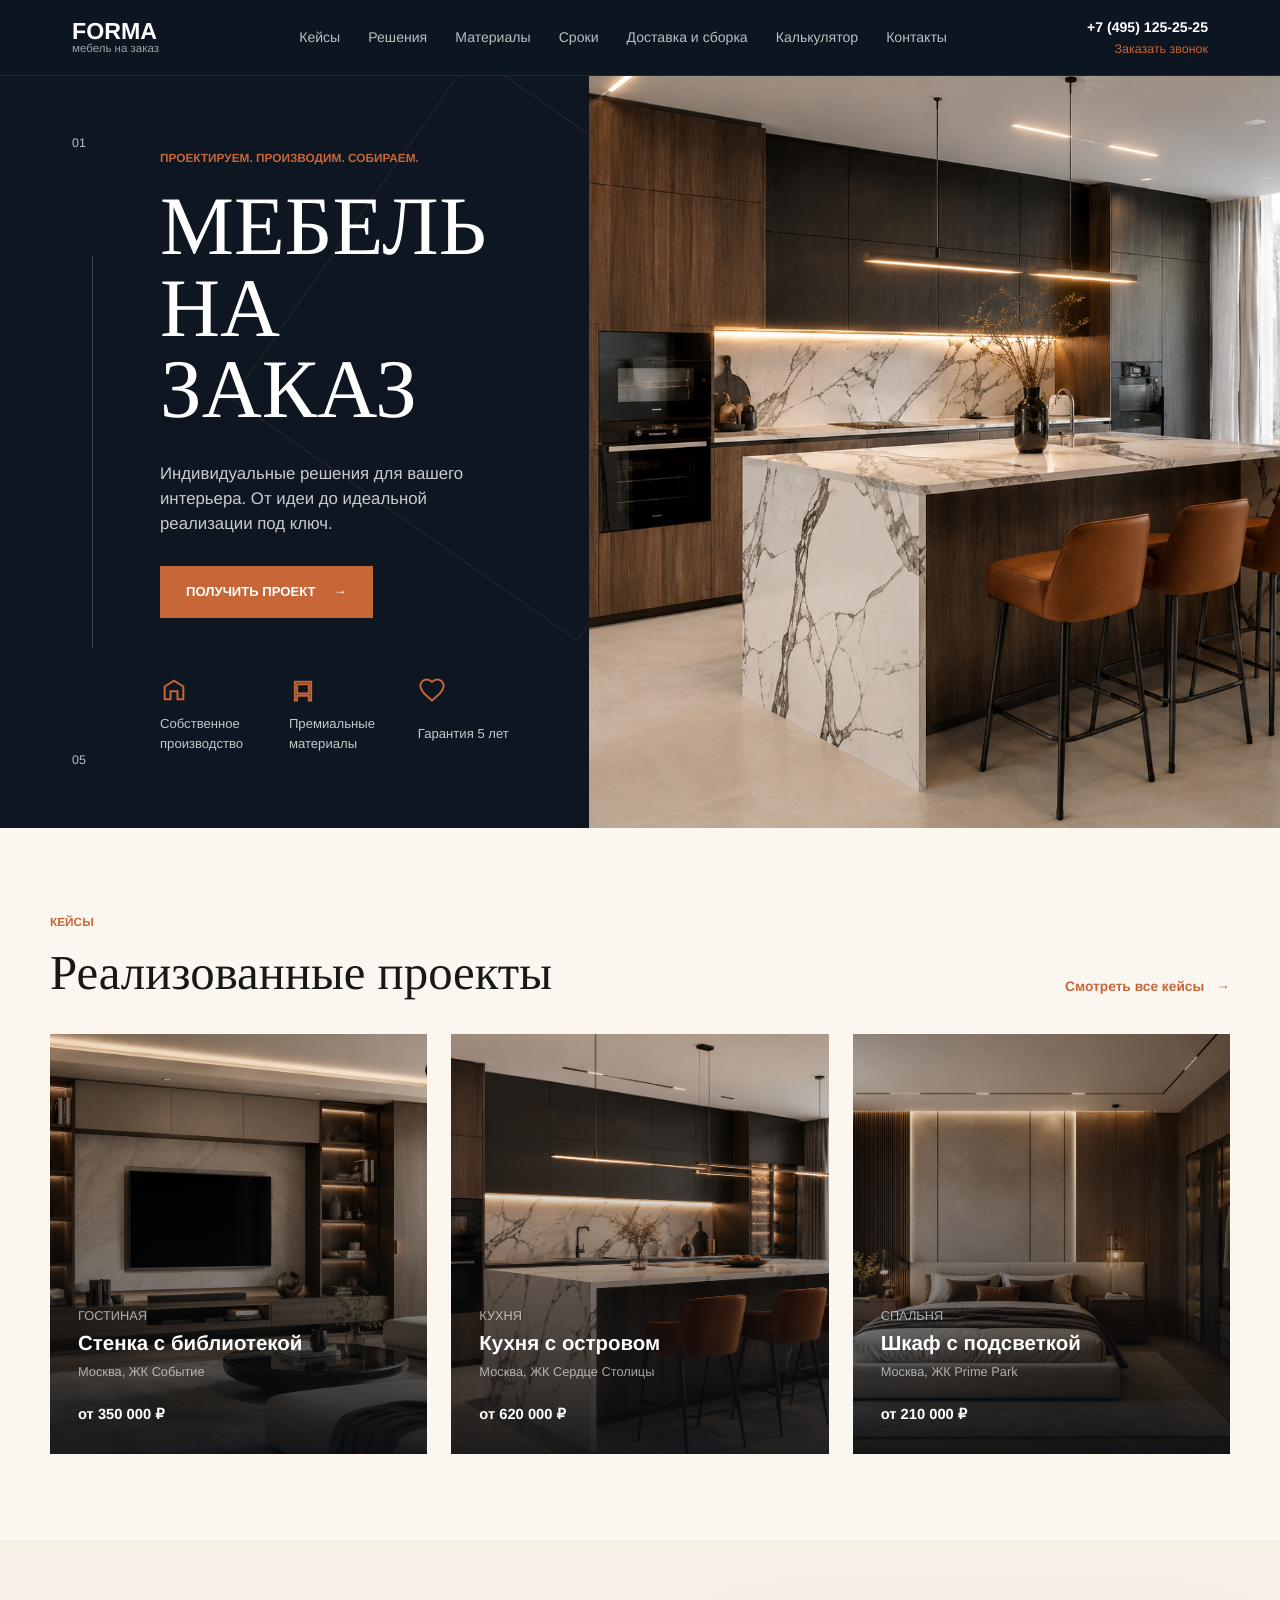
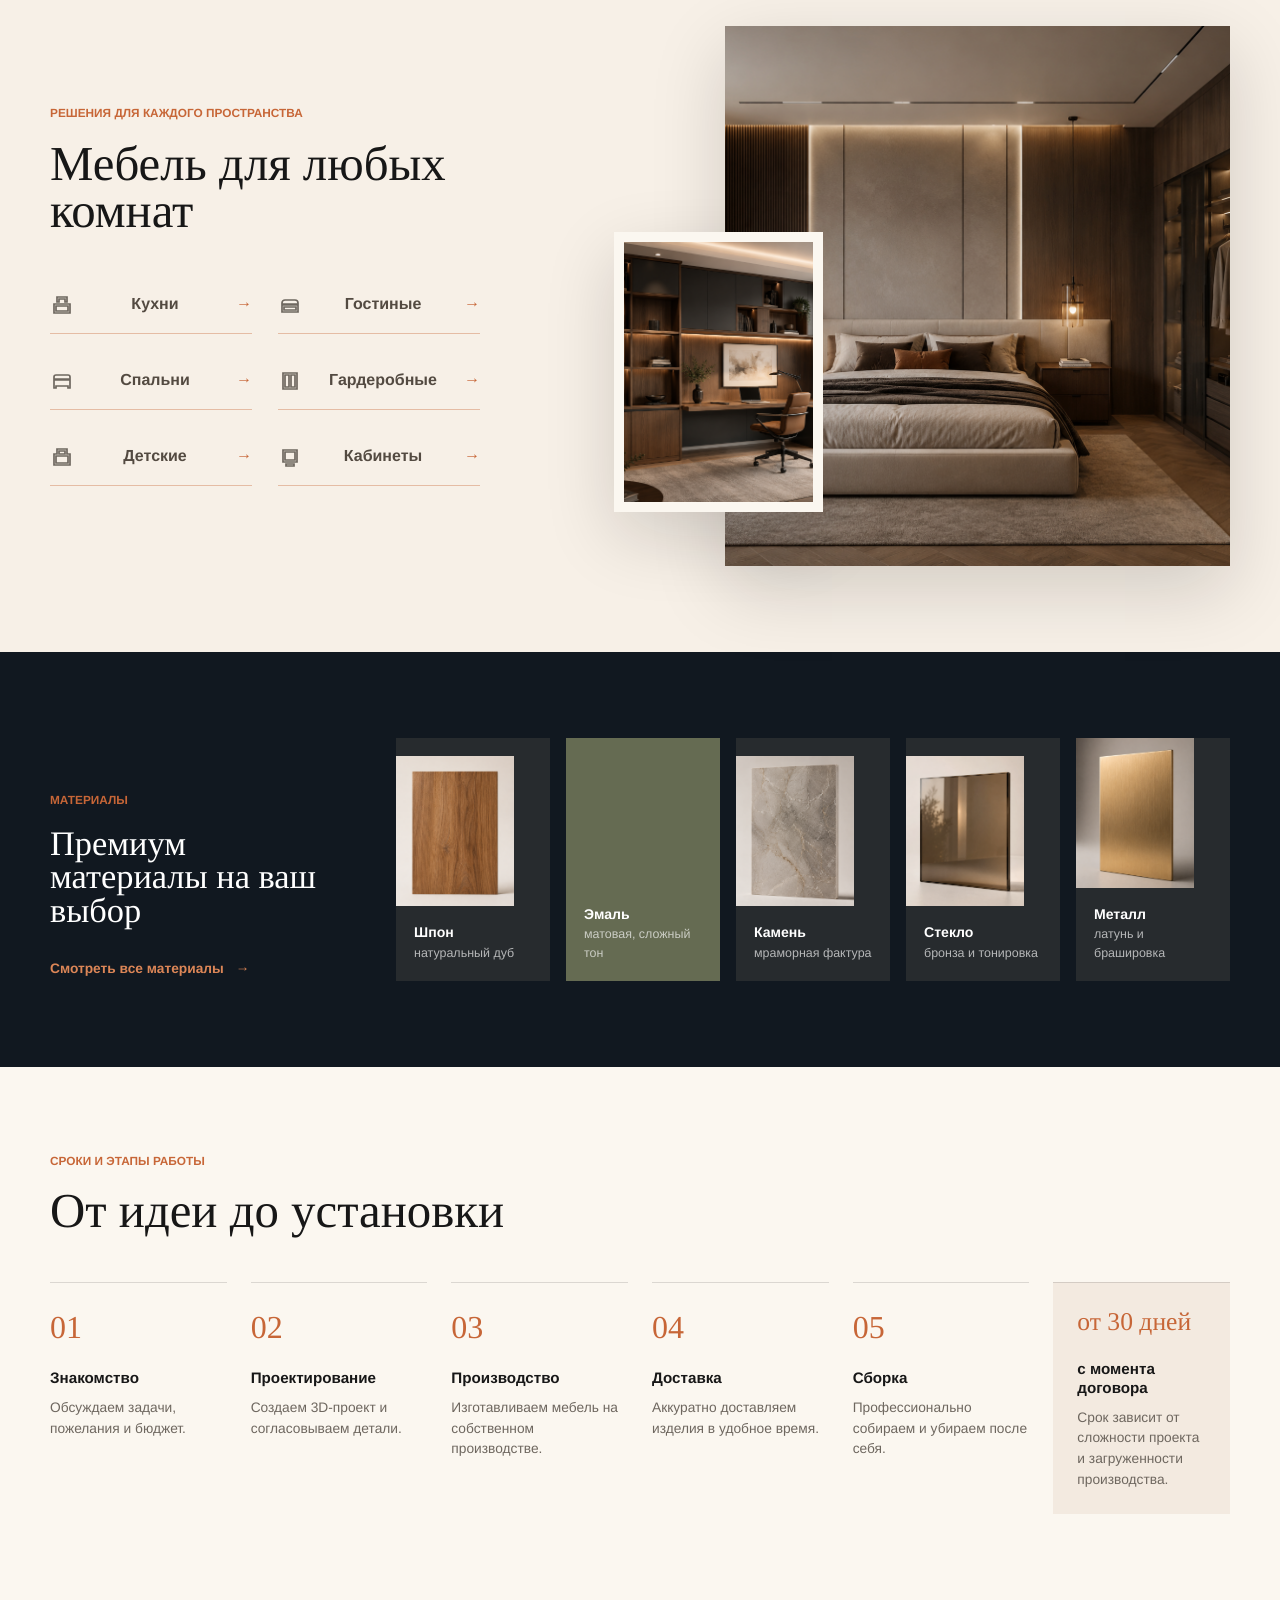
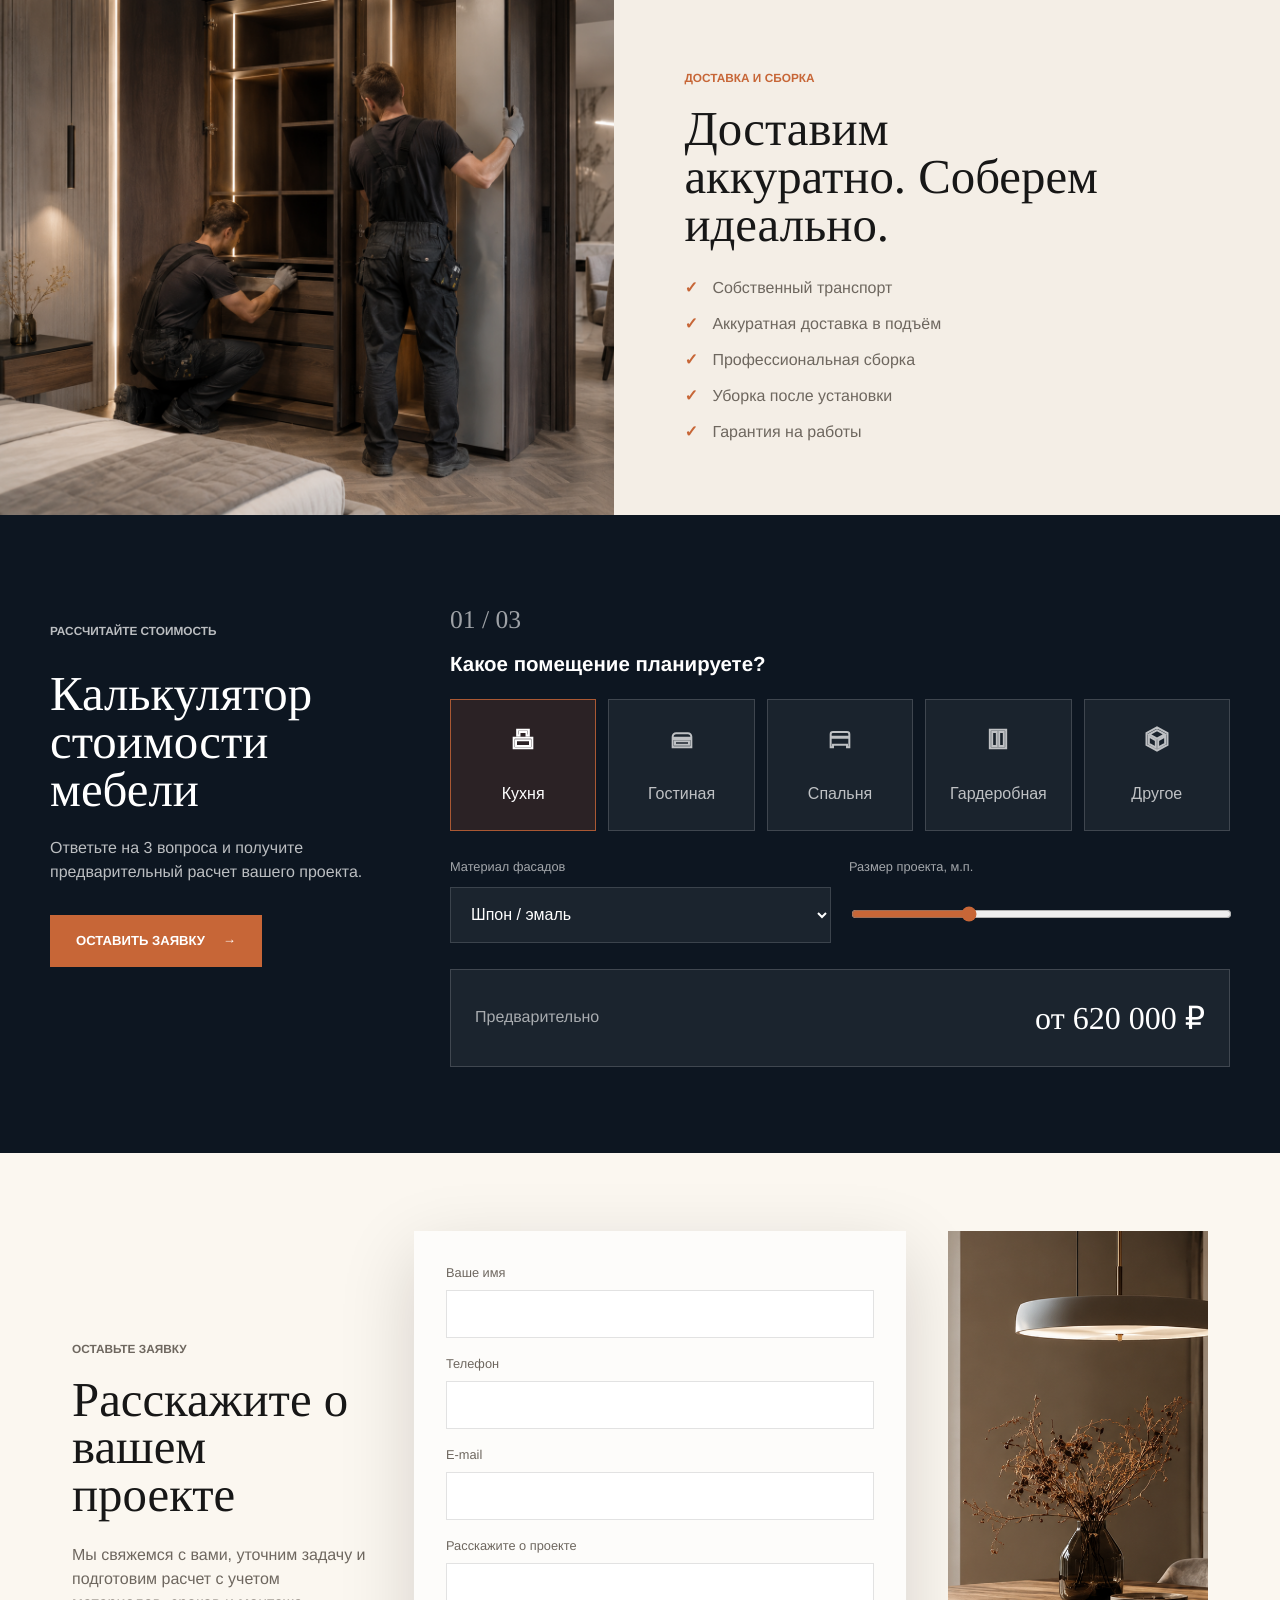
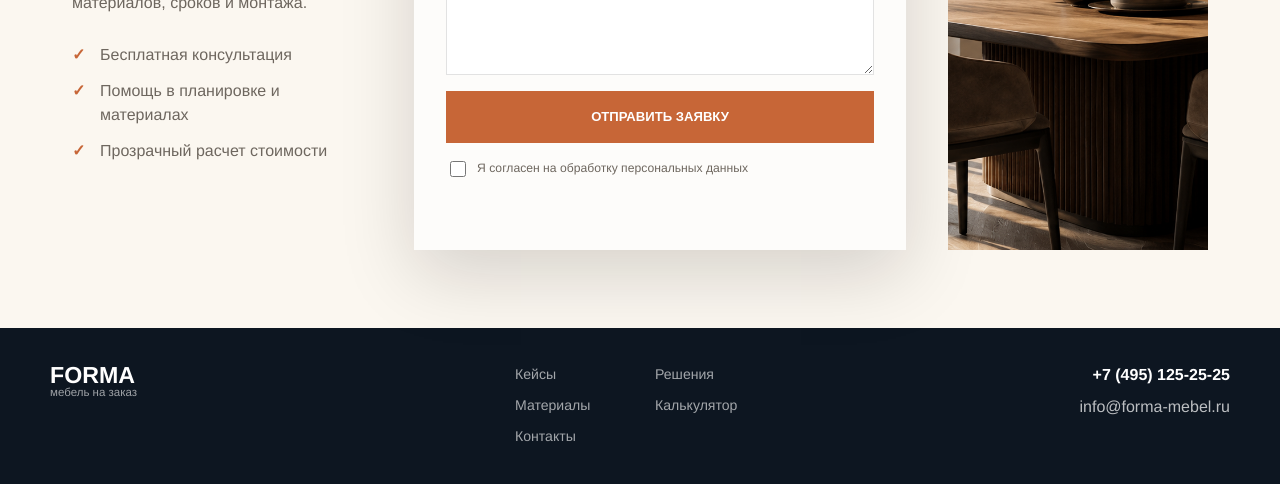
==== forma-site/index.html @ a369041b "Add files via upload" ====
<!doctype html>
<html lang="ru">
  <head>
    <meta charset="UTF-8" />
    <meta name="viewport" content="width=device-width, initial-scale=1.0" />
    <meta
      name="description"
      content="FORMA - мебель на заказ: кухни, гардеробные, гостиные, спальни и детские под ключ."
    />
    <title>FORMA - мебель на заказ</title>
    <link rel="stylesheet" href="styles.css" />
    <script src="script.js" defer></script>
  </head>
  <body>
    <header class="site-header" data-header>
      <a class="brand" href="#top" aria-label="FORMA на главную">
        <span class="brand__name">FORMA</span>
        <span class="brand__caption">мебель на заказ</span>
      </a>

      <nav class="main-nav" aria-label="Основная навигация" data-nav>
        <a href="#cases">Кейсы</a>
        <a href="#solutions">Решения</a>
        <a href="#materials">Материалы</a>
        <a href="#steps">Сроки</a>
        <a href="#delivery">Доставка и сборка</a>
        <a href="#calculator">Калькулятор</a>
        <a href="#contacts">Контакты</a>
      </nav>

      <div class="header-contact">
        <a href="tel:+74951252525">+7 (495) 125-25-25</a>
        <a href="#contacts">Заказать звонок</a>
      </div>

      <button class="menu-toggle" type="button" aria-label="Открыть меню" aria-expanded="false" data-menu-toggle>
        <span></span>
        <span></span>
      </button>
    </header>

    <main id="top">
      <section class="hero" aria-labelledby="hero-title">
        <div class="hero__content">
          <div class="hero__counter">
            <span>01</span>
            <span>05</span>
          </div>
          <div class="hero__copy">
            <p class="eyebrow">Проектируем. Производим. Собираем.</p>
            <h1 id="hero-title">Мебель на заказ</h1>
            <p class="lead">
              Индивидуальные решения для вашего интерьера. От идеи до идеальной реализации под ключ.
            </p>
            <a class="button button--accent" href="#contacts">
              Получить проект
              <span aria-hidden="true">→</span>
            </a>
            <div class="hero-features" aria-label="Преимущества">
              <span>
                <svg viewBox="0 0 24 24" aria-hidden="true">
                  <path d="M4 20V9l8-5 8 5v11h-5v-7H9v7H4Z" />
                </svg>
                Собственное производство
              </span>
              <span>
                <svg viewBox="0 0 24 24" aria-hidden="true">
                  <path d="M5 21V5h14v16h-2v-4H7v4H5Zm2-6h10V7H7v8Z" />
                </svg>
                Премиальные материалы
              </span>
              <span>
                <svg viewBox="0 0 24 24" aria-hidden="true">
                  <path d="m12 21-1.3-1.16C5.4 15.14 2 12.12 2 8.42 2 5.4 4.42 3 7.44 3 9.14 3 10.78 3.8 12 5.06 13.22 3.8 14.86 3 16.56 3 19.58 3 22 5.4 22 8.42c0 3.7-3.4 6.72-8.7 11.43L12 21Z" />
                </svg>
                Гарантия 5 лет
              </span>
            </div>
          </div>
        </div>
        <div class="hero__media">
          <img src="assets/images/kitchen-warm.png" alt="Современная кухня на заказ с мраморным островом" />
        </div>
      </section>

      <section class="section section--light" id="cases" aria-labelledby="cases-title">
        <div class="container section-head">
          <div>
            <p class="eyebrow">Кейсы</p>
            <h2 id="cases-title">Реализованные проекты</h2>
          </div>
          <a class="text-link" href="#contacts">Смотреть все кейсы <span aria-hidden="true">→</span></a>
        </div>

        <div class="container case-grid">
          <article class="case-card">
            <img src="assets/images/living-room.png" alt="Гостиная с библиотекой и ТВ-зоной" loading="lazy" />
            <div class="case-card__body">
              <p>Гостиная</p>
              <h3>Стенка с библиотекой</h3>
              <span>Москва, ЖК Событие</span>
              <strong>от 350 000 ₽</strong>
            </div>
          </article>
          <article class="case-card">
            <img src="assets/images/kitchen-city.png" alt="Кухня с островом и барными стульями" loading="lazy" />
            <div class="case-card__body">
              <p>Кухня</p>
              <h3>Кухня с островом</h3>
              <span>Москва, ЖК Сердце Столицы</span>
              <strong>от 620 000 ₽</strong>
            </div>
          </article>
          <article class="case-card">
            <img src="assets/images/bedroom-suite.png" alt="Спальня с подсветкой и стеклянным шкафом" loading="lazy" />
            <div class="case-card__body">
              <p>Спальня</p>
              <h3>Шкаф с подсветкой</h3>
              <span>Москва, ЖК Prime Park</span>
              <strong>от 210 000 ₽</strong>
            </div>
          </article>
        </div>
      </section>

      <section class="section section--cream" id="solutions" aria-labelledby="solutions-title">
        <div class="container solutions">
          <div class="solutions__copy">
            <p class="eyebrow">Решения для каждого пространства</p>
            <h2 id="solutions-title">Мебель для любых комнат</h2>
            <div class="room-list">
              <a href="#calculator">
                <svg viewBox="0 0 24 24" aria-hidden="true">
                  <path d="M4 11h16v9H4v-9Zm2 2v5h12v-5H6Zm1-4V4h10v5h-2V6H9v3H7Z" />
                </svg>
                Кухни
              </a>
              <a href="#calculator">
                <svg viewBox="0 0 24 24" aria-hidden="true">
                  <path d="M4 12h16v7H4v-7Zm2 2v3h12v-3H6Zm1-7h10a3 3 0 0 1 3 3v1H4v-1a3 3 0 0 1 3-3Z" />
                </svg>
                Гостиные
              </a>
              <a href="#calculator">
                <svg viewBox="0 0 24 24" aria-hidden="true">
                  <path d="M4 11h16v8h-2v-2H6v2H4v-8Zm2-5h12a2 2 0 0 1 2 2v2H4V8a2 2 0 0 1 2-2Z" />
                </svg>
                Спальни
              </a>
              <a href="#calculator">
                <svg viewBox="0 0 24 24" aria-hidden="true">
                  <path d="M5 4h14v16H5V4Zm2 2v12h4V6H7Zm6 0v12h4V6h-4Z" />
                </svg>
                Гардеробные
              </a>
              <a href="#calculator">
                <svg viewBox="0 0 24 24" aria-hidden="true">
                  <path d="M7 4h10v5h3v11H4V9h3V4Zm2 2v3h6V6H9Zm-3 5v7h12v-7H6Z" />
                </svg>
                Детские
              </a>
              <a href="#calculator">
                <svg viewBox="0 0 24 24" aria-hidden="true">
                  <path d="M5 5h14v12H5V5Zm2 2v8h10V7H7Zm1 12h8v2H8v-2Z" />
                </svg>
                Кабинеты
              </a>
            </div>
          </div>

          <div class="solutions__media" aria-label="Примеры комнат">
            <img class="solutions__main" src="assets/images/bedroom-suite.png" alt="Спальня с мебелью на заказ" loading="lazy" />
            <img class="solutions__small" src="assets/images/home-office.png" alt="Домашний кабинет с рабочей зоной" loading="lazy" />
          </div>
        </div>
      </section>

      <section class="section section--dark" id="materials" aria-labelledby="materials-title">
        <div class="container materials">
          <div class="materials__intro">
            <p class="eyebrow">Материалы</p>
            <h2 id="materials-title">Премиум материалы на ваш выбор</h2>
            <a class="text-link text-link--warm" href="#contacts">Смотреть все материалы <span aria-hidden="true">→</span></a>
          </div>
          <div class="materials__grid">
            <article class="material-card">
              <img src="assets/images/material-oak.png" alt="Натуральный шпон дуба" loading="lazy" />
              <h3>Шпон</h3>
              <p>натуральный дуб</p>
            </article>
            <article class="material-card material-card--olive">
              <div class="material-swatch"></div>
              <h3>Эмаль</h3>
              <p>матовая, сложный тон</p>
            </article>
            <article class="material-card">
              <img src="assets/images/material-stone.png" alt="Искусственный камень с серыми прожилками" loading="lazy" />
              <h3>Камень</h3>
              <p>мраморная фактура</p>
            </article>
            <article class="material-card">
              <img src="assets/images/material-bronze-glass.png" alt="Бронзовое стекло" loading="lazy" />
              <h3>Стекло</h3>
              <p>бронза и тонировка</p>
            </article>
            <article class="material-card">
              <img src="assets/images/material-brass.png" alt="Латунная панель" loading="lazy" />
              <h3>Металл</h3>
              <p>латунь и брашировка</p>
            </article>
          </div>
        </div>
      </section>

      <section class="section section--light" id="steps" aria-labelledby="steps-title">
        <div class="container">
          <p class="eyebrow">Сроки и этапы работы</p>
          <h2 id="steps-title">От идеи до установки</h2>
          <div class="steps">
            <article>
              <span>01</span>
              <h3>Знакомство</h3>
              <p>Обсуждаем задачи, пожелания и бюджет.</p>
            </article>
            <article>
              <span>02</span>
              <h3>Проектирование</h3>
              <p>Создаем 3D-проект и согласовываем детали.</p>
            </article>
            <article>
              <span>03</span>
              <h3>Производство</h3>
              <p>Изготавливаем мебель на собственном производстве.</p>
            </article>
            <article>
              <span>04</span>
              <h3>Доставка</h3>
              <p>Аккуратно доставляем изделия в удобное время.</p>
            </article>
            <article>
              <span>05</span>
              <h3>Сборка</h3>
              <p>Профессионально собираем и убираем после себя.</p>
            </article>
            <article class="steps__highlight">
              <span>от 30 дней</span>
              <h3>с момента договора</h3>
              <p>Срок зависит от сложности проекта и загруженности производства.</p>
            </article>
          </div>
        </div>
      </section>

      <section class="delivery" id="delivery" aria-labelledby="delivery-title">
        <div class="delivery__image">
          <img src="assets/images/installation-team.png" alt="Монтажники собирают встроенный шкаф" loading="lazy" />
        </div>
        <div class="delivery__copy">
          <p class="eyebrow">Доставка и сборка</p>
          <h2 id="delivery-title">Доставим аккуратно. Соберем идеально.</h2>
          <ul class="check-list">
            <li>Собственный транспорт</li>
            <li>Аккуратная доставка в подъём</li>
            <li>Профессиональная сборка</li>
            <li>Уборка после установки</li>
            <li>Гарантия на работы</li>
          </ul>
        </div>
      </section>

      <section class="section section--navy" id="calculator" aria-labelledby="calculator-title">
        <div class="container calculator">
          <div class="calculator__intro">
            <p class="eyebrow">Рассчитайте стоимость</p>
            <h2 id="calculator-title">Калькулятор стоимости мебели</h2>
            <p>
              Ответьте на 3 вопроса и получите предварительный расчет вашего проекта.
            </p>
            <a class="button button--accent" href="#contacts">Оставить заявку <span aria-hidden="true">→</span></a>
          </div>

          <form class="calc-panel" data-calculator>
            <div class="calc-step">
              <span>01 / 03</span>
              <h3>Какое помещение планируете?</h3>
              <div class="option-grid" role="radiogroup" aria-label="Помещение">
                <button class="option is-active" type="button" data-field="room" data-value="kitchen" data-price="620000">
                  <svg viewBox="0 0 24 24" aria-hidden="true">
                    <path d="M4 11h16v9H4v-9Zm2 2v5h12v-5H6Zm1-4V4h10v5h-2V6H9v3H7Z" />
                  </svg>
                  Кухня
                </button>
                <button class="option" type="button" data-field="room" data-value="living" data-price="350000">
                  <svg viewBox="0 0 24 24" aria-hidden="true">
                    <path d="M4 12h16v7H4v-7Zm2 2v3h12v-3H6Zm1-7h10a3 3 0 0 1 3 3v1H4v-1a3 3 0 0 1 3-3Z" />
                  </svg>
                  Гостиная
                </button>
                <button class="option" type="button" data-field="room" data-value="bedroom" data-price="260000">
                  <svg viewBox="0 0 24 24" aria-hidden="true">
                    <path d="M4 11h16v8h-2v-2H6v2H4v-8Zm2-5h12a2 2 0 0 1 2 2v2H4V8a2 2 0 0 1 2-2Z" />
                  </svg>
                  Спальня
                </button>
                <button class="option" type="button" data-field="room" data-value="wardrobe" data-price="210000">
                  <svg viewBox="0 0 24 24" aria-hidden="true">
                    <path d="M5 4h14v16H5V4Zm2 2v12h4V6H7Zm6 0v12h4V6h-4Z" />
                  </svg>
                  Гардеробная
                </button>
                <button class="option" type="button" data-field="room" data-value="other" data-price="180000">
                  <svg viewBox="0 0 24 24" aria-hidden="true">
                    <path d="M12 2 3 7v10l9 5 9-5V7l-9-5Zm0 2.3 6.6 3.7-6.6 3.7L5.4 8 12 4.3ZM5 9.7l6 3.4v6.2l-6-3.4V9.7Zm8 9.6v-6.2l6-3.4v6.2l-6 3.4Z" />
                  </svg>
                  Другое
                </button>
              </div>
            </div>

            <div class="calc-row">
              <label>
                <span>Материал фасадов</span>
                <select name="material" data-material>
                  <option value="1">Шпон / эмаль</option>
                  <option value="1.22">Камень / стекло</option>
                  <option value="1.38">Латунь / сложная отделка</option>
                </select>
              </label>
              <label>
                <span>Размер проекта, м.п.</span>
                <input name="meters" type="range" min="2" max="12" value="5" step="1" data-meters />
              </label>
            </div>

            <output class="calc-result" data-result>
              <span>Предварительно</span>
              <strong>от 620 000 ₽</strong>
            </output>
          </form>
        </div>
      </section>

      <section class="contact" id="contacts" aria-labelledby="contacts-title">
        <div class="contact__copy">
          <p class="eyebrow">Оставьте заявку</p>
          <h2 id="contacts-title">Расскажите о вашем проекте</h2>
          <p>
            Мы свяжемся с вами, уточним задачу и подготовим расчет с учетом материалов, сроков и монтажа.
          </p>
          <ul class="check-list">
            <li>Бесплатная консультация</li>
            <li>Помощь в планировке и материалах</li>
            <li>Прозрачный расчет стоимости</li>
          </ul>
        </div>

        <form class="request-form" data-request-form>
          <label>
            <span>Ваше имя</span>
            <input name="name" type="text" autocomplete="name" required />
          </label>
          <label>
            <span>Телефон</span>
            <input name="phone" type="tel" autocomplete="tel" required />
          </label>
          <label>
            <span>E-mail</span>
            <input name="email" type="email" autocomplete="email" />
          </label>
          <label>
            <span>Расскажите о проекте</span>
            <textarea name="message" rows="4"></textarea>
          </label>
          <button class="button button--accent button--wide" type="submit">Отправить заявку</button>
          <label class="privacy">
            <input type="checkbox" required />
            <span>Я согласен на обработку персональных данных</span>
          </label>
          <p class="form-status" role="status" data-form-status></p>
        </form>

        <div class="contact__image">
          <img src="assets/images/dining-room.png" alt="Обеденная зона в современном интерьере" loading="lazy" />
        </div>
      </section>
    </main>

    <footer class="footer">
      <div class="container footer__inner">
        <a class="brand" href="#top" aria-label="FORMA на главную">
          <span class="brand__name">FORMA</span>
          <span class="brand__caption">мебель на заказ</span>
        </a>
        <nav aria-label="Навигация в подвале">
          <a href="#cases">Кейсы</a>
          <a href="#solutions">Решения</a>
          <a href="#materials">Материалы</a>
          <a href="#calculator">Калькулятор</a>
          <a href="#contacts">Контакты</a>
        </nav>
        <div class="footer__contact">
          <a href="tel:+74951252525">+7 (495) 125-25-25</a>
          <a href="mailto:info@forma-mebel.ru">info@forma-mebel.ru</a>
        </div>
      </div>
    </footer>
  </body>
</html>
---- forma-site/styles.css ----
:root {
  color-scheme: light;
  --ink: #171717;
  --navy: #0d1621;
  --navy-soft: #15202d;
  --paper: #fbf7f0;
  --cream: #f1e8dc;
  --stone: #d8d0c5;
  --muted: #6e675f;
  --warm: #c76637;
  --warm-dark: #a84f27;
  --olive: #656b52;
  --line: rgba(23, 23, 23, 0.14);
  --line-light: rgba(255, 255, 255, 0.16);
  --shadow: 0 24px 70px rgba(20, 15, 10, 0.16);
  --ease: cubic-bezier(0.22, 1, 0.36, 1);
}

* {
  box-sizing: border-box;
}

html {
  scroll-behavior: smooth;
}

body {
  margin: 0;
  background: var(--paper);
  color: var(--ink);
  font-family: Inter, "Segoe UI", Arial, sans-serif;
  line-height: 1.5;
  text-rendering: geometricPrecision;
}

body.nav-open {
  overflow: hidden;
}

img,
svg {
  display: block;
}

img {
  max-width: 100%;
}

a {
  color: inherit;
  text-decoration: none;
}

button,
input,
select,
textarea {
  font: inherit;
}

button {
  cursor: pointer;
}

.container {
  width: min(1180px, calc(100% - 48px));
  margin-inline: auto;
}

.site-header {
  position: fixed;
  inset: 0 0 auto;
  z-index: 20;
  display: grid;
  grid-template-columns: auto 1fr auto;
  align-items: center;
  gap: 28px;
  min-height: 76px;
  padding: 16px 72px;
  color: #fff;
  background: rgba(13, 22, 33, 0.82);
  border-bottom: 1px solid rgba(255, 255, 255, 0.08);
  backdrop-filter: blur(16px);
  transition: background 240ms var(--ease), min-height 240ms var(--ease);
}

.site-header.is-scrolled {
  min-height: 64px;
  background: rgba(13, 22, 33, 0.94);
}

.brand {
  display: inline-grid;
  gap: 1px;
  align-content: center;
  line-height: 1;
}

.brand__name {
  font-size: 1.45rem;
  font-weight: 700;
  letter-spacing: 0;
}

.brand__caption {
  color: rgba(255, 255, 255, 0.6);
  font-size: 0.72rem;
}

.main-nav {
  display: flex;
  justify-content: center;
  align-items: center;
  gap: 28px;
  font-size: 0.88rem;
  color: rgba(255, 255, 255, 0.72);
}

.main-nav a,
.header-contact a,
.footer a,
.text-link {
  transition: color 180ms var(--ease);
}

.main-nav a:hover,
.header-contact a:hover,
.footer a:hover,
.text-link:hover {
  color: var(--warm);
}

.header-contact {
  display: grid;
  gap: 2px;
  text-align: right;
  font-size: 0.88rem;
  white-space: nowrap;
}

.header-contact a:first-child {
  color: #fff;
  font-weight: 700;
}

.header-contact a:last-child {
  color: var(--warm);
  font-size: 0.78rem;
}

.menu-toggle {
  display: none;
  width: 44px;
  height: 44px;
  place-items: center;
  padding: 0;
  border: 1px solid rgba(255, 255, 255, 0.2);
  background: transparent;
}

.menu-toggle span {
  width: 18px;
  height: 2px;
  background: #fff;
  transition: transform 180ms var(--ease);
}

.menu-toggle span + span {
  margin-top: -12px;
}

.menu-toggle[aria-expanded="true"] span:first-child {
  transform: translateY(7px) rotate(45deg);
}

.menu-toggle[aria-expanded="true"] span:last-child {
  transform: translateY(-7px) rotate(-45deg);
}

.hero {
  display: grid;
  grid-template-columns: minmax(420px, 46%) 1fr;
  min-height: 92svh;
  padding-top: 76px;
  background: var(--navy);
  color: #fff;
}

.hero__content {
  position: relative;
  display: grid;
  grid-template-columns: 52px 1fr;
  gap: 36px;
  align-items: center;
  padding: 58px 68px 58px 72px;
  overflow: hidden;
}

.hero__content::after {
  content: "";
  position: absolute;
  inset: 8% -25% auto auto;
  width: 420px;
  height: 420px;
  border: 1px solid rgba(201, 102, 55, 0.18);
  transform: rotate(35deg);
  pointer-events: none;
}

.hero__counter {
  display: flex;
  flex-direction: column;
  justify-content: space-between;
  align-self: stretch;
  color: rgba(255, 255, 255, 0.72);
  font-size: 0.78rem;
}

.hero__counter::before {
  content: "";
  position: absolute;
  top: 180px;
  bottom: 180px;
  left: 92px;
  width: 1px;
  background: rgba(255, 255, 255, 0.22);
}

.hero__copy {
  position: relative;
  z-index: 1;
  max-width: 520px;
}

.eyebrow {
  margin: 0 0 18px;
  color: var(--warm);
  font-size: 0.74rem;
  font-weight: 800;
  letter-spacing: 0;
  text-transform: uppercase;
}

h1,
h2,
h3,
p {
  margin-top: 0;
}

h1,
h2 {
  font-family: Georgia, "Times New Roman", serif;
  font-weight: 500;
  line-height: 0.98;
  letter-spacing: 0;
}

h1 {
  margin-bottom: 30px;
  font-size: 5.2rem;
  text-transform: uppercase;
}

h2 {
  margin-bottom: 0;
  font-size: 3.05rem;
}

h3 {
  margin-bottom: 10px;
  font-size: 1rem;
  line-height: 1.25;
}

.lead {
  max-width: 390px;
  margin-bottom: 30px;
  color: rgba(255, 255, 255, 0.78);
  font-size: 1.05rem;
}

.button {
  display: inline-flex;
  min-height: 52px;
  align-items: center;
  justify-content: center;
  gap: 18px;
  padding: 0 26px;
  border: 0;
  color: #fff;
  font-size: 0.82rem;
  font-weight: 800;
  text-transform: uppercase;
  transition: background 180ms var(--ease), transform 180ms var(--ease);
}

.button:hover {
  transform: translateY(-2px);
}

.button--accent {
  background: var(--warm);
}

.button--accent:hover {
  background: var(--warm-dark);
}

.button--wide {
  width: 100%;
}

.hero-features {
  display: grid;
  grid-template-columns: repeat(3, 1fr);
  gap: 26px;
  margin-top: 58px;
  color: rgba(255, 255, 255, 0.76);
  font-size: 0.82rem;
}

.hero-features span {
  display: grid;
  gap: 10px;
}

.hero-features svg,
.room-list svg,
.option svg {
  width: 28px;
  height: 28px;
  fill: none;
  stroke: currentColor;
  stroke-width: 1.7;
}

.hero-features svg {
  color: var(--warm);
}

.hero__media {
  min-height: 610px;
  overflow: hidden;
}

.hero__media img {
  width: 100%;
  height: 100%;
  object-fit: cover;
}

.section {
  padding: 86px 0;
}

.section--light {
  background: var(--paper);
}

.section--cream {
  background: #f7f0e7;
}

.section--dark {
  background: #111820;
  color: #fff;
}

.section--navy {
  background: var(--navy);
  color: #fff;
}

.section-head {
  display: flex;
  justify-content: space-between;
  gap: 24px;
  align-items: end;
  margin-bottom: 36px;
}

.text-link {
  display: inline-flex;
  gap: 12px;
  align-items: center;
  color: var(--warm);
  font-size: 0.86rem;
  font-weight: 700;
}

.text-link--warm {
  color: #dc8657;
}

.case-grid {
  display: grid;
  grid-template-columns: repeat(3, 1fr);
  gap: 24px;
}

.case-card {
  position: relative;
  min-height: 420px;
  overflow: hidden;
  background: var(--navy);
  color: #fff;
}

.case-card img {
  width: 100%;
  height: 100%;
  min-height: 420px;
  object-fit: cover;
  transition: transform 700ms var(--ease);
}

.case-card::after {
  content: "";
  position: absolute;
  inset: 0;
  background: linear-gradient(180deg, transparent 28%, rgba(8, 12, 16, 0.86) 100%);
}

.case-card:hover img {
  transform: scale(1.045);
}

.case-card__body {
  position: absolute;
  inset: auto 0 0;
  z-index: 1;
  display: grid;
  gap: 6px;
  padding: 28px;
}

.case-card__body p,
.case-card__body span {
  margin: 0;
  color: rgba(255, 255, 255, 0.62);
  font-size: 0.8rem;
}

.case-card__body p {
  text-transform: uppercase;
}

.case-card__body h3 {
  margin: 0;
  font-size: 1.28rem;
}

.case-card__body strong {
  margin-top: 16px;
  font-size: 0.92rem;
}

.solutions {
  display: grid;
  grid-template-columns: 0.9fr 1.1fr;
  gap: 60px;
  align-items: center;
}

.solutions__copy {
  max-width: 430px;
}

.room-list {
  display: grid;
  grid-template-columns: repeat(2, minmax(0, 1fr));
  gap: 18px 26px;
  margin-top: 40px;
}

.room-list a {
  display: flex;
  align-items: center;
  justify-content: space-between;
  gap: 16px;
  min-height: 58px;
  border-bottom: 1px solid rgba(201, 102, 55, 0.38);
  color: #534a41;
  font-weight: 700;
  transition: color 180ms var(--ease), border-color 180ms var(--ease);
}

.room-list a::after {
  content: "→";
  color: var(--warm);
}

.room-list a:hover {
  color: var(--warm);
  border-color: var(--warm);
}

.room-list svg {
  width: 24px;
  height: 24px;
  color: var(--muted);
}

.solutions__media {
  position: relative;
  min-height: 540px;
}

.solutions__main,
.solutions__small {
  position: absolute;
  object-fit: cover;
  box-shadow: var(--shadow);
}

.solutions__main {
  inset: 0 0 0 18%;
  width: 82%;
  height: 100%;
}

.solutions__small {
  left: 0;
  bottom: 54px;
  width: 34%;
  aspect-ratio: 3 / 4;
  border: 10px solid var(--paper);
}

.materials {
  display: grid;
  grid-template-columns: 300px 1fr;
  gap: 46px;
  align-items: end;
}

.materials__intro h2 {
  margin-bottom: 28px;
  font-size: 2.15rem;
}

.materials__grid {
  display: grid;
  grid-template-columns: repeat(5, minmax(0, 1fr));
  gap: 16px;
}

.material-card {
  min-height: 230px;
  display: grid;
  align-content: end;
  gap: 2px;
  padding: 18px;
  color: #fff;
  background: #272b2e;
  overflow: hidden;
}

.material-card img,
.material-swatch {
  width: calc(100% + 36px);
  height: 150px;
  margin: -18px -18px 16px;
  object-fit: cover;
}

.material-card h3 {
  margin: 0;
  font-size: 0.88rem;
}

.material-card p {
  margin: 0;
  color: rgba(255, 255, 255, 0.66);
  font-size: 0.78rem;
}

.material-card--olive {
  background: var(--olive);
}

.material-swatch {
  background: var(--olive);
}

.steps {
  display: grid;
  grid-template-columns: repeat(6, 1fr);
  gap: 24px;
  margin-top: 46px;
}

.steps article {
  min-height: 170px;
  padding-top: 20px;
  border-top: 1px solid var(--line);
}

.steps span {
  display: block;
  margin-bottom: 18px;
  color: var(--warm);
  font-family: Georgia, "Times New Roman", serif;
  font-size: 2rem;
}

.steps h3 {
  font-size: 0.95rem;
}

.steps p {
  margin: 0;
  color: var(--muted);
  font-size: 0.86rem;
}

.steps__highlight {
  padding: 24px;
  background: #f3eae0;
  border-top: 0;
}

.steps__highlight span {
  font-size: 1.6rem;
}

.delivery {
  display: grid;
  grid-template-columns: 48% 1fr;
  background: #f4eee6;
}

.delivery__image {
  min-height: 420px;
}

.delivery__image img {
  width: 100%;
  height: 100%;
  object-fit: cover;
}

.delivery__copy {
  display: grid;
  align-content: center;
  max-width: 560px;
  padding: 70px;
}

.check-list {
  display: grid;
  gap: 12px;
  margin: 28px 0 0;
  padding: 0;
  list-style: none;
  color: var(--muted);
}

.check-list li {
  position: relative;
  padding-left: 28px;
}

.check-list li::before {
  content: "✓";
  position: absolute;
  left: 0;
  top: 0;
  color: var(--warm);
  font-weight: 800;
}

.calculator {
  display: grid;
  grid-template-columns: 330px 1fr;
  gap: 70px;
}

.calculator__intro p {
  color: rgba(255, 255, 255, 0.72);
  margin: 22px 0 30px;
}

.calc-panel {
  display: grid;
  gap: 26px;
}

.calc-step > span {
  display: block;
  margin-bottom: 12px;
  color: rgba(255, 255, 255, 0.6);
  font-family: Georgia, "Times New Roman", serif;
  font-size: 1.6rem;
}

.calc-step h3 {
  margin-bottom: 22px;
  font-size: 1.28rem;
}

.option-grid {
  display: grid;
  grid-template-columns: repeat(5, minmax(0, 1fr));
  gap: 12px;
}

.option {
  display: grid;
  place-items: center;
  gap: 12px;
  min-height: 132px;
  padding: 16px 10px;
  border: 1px solid var(--line-light);
  color: rgba(255, 255, 255, 0.72);
  background: rgba(255, 255, 255, 0.055);
  text-align: center;
  transition: border-color 180ms var(--ease), background 180ms var(--ease), color 180ms var(--ease);
}

.option:hover,
.option.is-active {
  border-color: rgba(201, 102, 55, 0.8);
  color: #fff;
  background: rgba(201, 102, 55, 0.16);
}

.calc-row {
  display: grid;
  grid-template-columns: 1fr 1fr;
  gap: 18px;
}

.calc-row label,
.request-form label {
  display: grid;
  gap: 8px;
}

.calc-row span,
.request-form span {
  color: rgba(255, 255, 255, 0.62);
  font-size: 0.8rem;
}

.calc-row select,
.calc-row input[type="range"],
.request-form input,
.request-form textarea {
  width: 100%;
  border: 1px solid rgba(255, 255, 255, 0.14);
  color: #fff;
  background: rgba(255, 255, 255, 0.06);
}

.calc-row select {
  min-height: 54px;
  padding: 0 16px;
}

.calc-row select option {
  color: var(--ink);
}

.calc-row input[type="range"] {
  height: 54px;
  padding: 0;
  accent-color: var(--warm);
}

.calc-result {
  display: flex;
  align-items: center;
  justify-content: space-between;
  gap: 20px;
  padding: 24px;
  border: 1px solid var(--line-light);
  background: rgba(255, 255, 255, 0.06);
}

.calc-result span {
  color: rgba(255, 255, 255, 0.62);
}

.calc-result strong {
  color: #fff;
  font-family: Georgia, "Times New Roman", serif;
  font-size: 2rem;
  font-weight: 500;
}

.contact {
  display: grid;
  grid-template-columns: minmax(300px, 0.9fr) minmax(320px, 520px) minmax(260px, 0.8fr);
  gap: 42px;
  align-items: center;
  padding: 78px 72px;
  background: var(--paper);
}

.contact__copy {
  max-width: 420px;
}

.contact__copy p {
  margin-top: 24px;
  color: var(--muted);
}

.request-form {
  display: grid;
  gap: 16px;
  padding: 32px;
  background: rgba(255, 255, 255, 0.68);
  box-shadow: var(--shadow);
}

.request-form span {
  color: var(--muted);
}

.request-form input,
.request-form textarea {
  min-height: 48px;
  padding: 0 14px;
  border-color: rgba(23, 23, 23, 0.12);
  color: var(--ink);
  background: #fff;
}

.request-form textarea {
  min-height: 108px;
  padding-top: 14px;
  resize: vertical;
}

.privacy {
  display: flex;
  grid-template-columns: auto 1fr;
  align-items: start;
  gap: 10px;
}

.privacy input {
  width: 16px;
  min-height: 16px;
  margin-top: 2px;
  accent-color: var(--warm);
}

.privacy span {
  font-size: 0.76rem;
}

.form-status {
  min-height: 22px;
  margin: 0;
  color: var(--warm-dark);
  font-size: 0.86rem;
}

.contact__image {
  align-self: stretch;
  min-height: 380px;
  overflow: hidden;
}

.contact__image img {
  width: 100%;
  height: 100%;
  object-fit: cover;
}

.footer {
  padding: 36px 0;
  background: var(--navy);
  color: #fff;
}

.footer__inner {
  display: grid;
  grid-template-columns: 1fr auto 1fr;
  gap: 44px;
  align-items: start;
}

.footer nav {
  display: grid;
  grid-template-columns: repeat(2, minmax(110px, 1fr));
  gap: 10px 30px;
  color: rgba(255, 255, 255, 0.62);
  font-size: 0.88rem;
}

.footer__contact {
  display: grid;
  justify-items: end;
  gap: 8px;
  color: rgba(255, 255, 255, 0.72);
}

.footer__contact a:first-child {
  color: #fff;
  font-weight: 700;
}

@media (max-width: 1180px) {
  .site-header {
    padding-inline: 32px;
    gap: 18px;
  }

  .main-nav {
    gap: 16px;
    font-size: 0.8rem;
  }

  .hero {
    grid-template-columns: 1fr;
  }

  .hero__content {
    padding: 96px 40px 58px;
  }

  .hero__media {
    min-height: 430px;
  }

  .steps {
    grid-template-columns: repeat(3, 1fr);
  }

  .materials {
    grid-template-columns: 1fr;
  }

  .materials__grid {
    grid-template-columns: repeat(5, minmax(150px, 1fr));
    overflow-x: auto;
    padding-bottom: 4px;
  }

  .contact {
    grid-template-columns: 1fr 1fr;
    padding-inline: 40px;
  }

  .contact__image {
    grid-column: 1 / -1;
    min-height: 320px;
  }
}

@media (max-width: 960px) {
  .site-header {
    grid-template-columns: auto auto;
    justify-content: space-between;
  }

  .main-nav {
    position: fixed;
    inset: 76px 0 auto;
    display: grid;
    justify-content: stretch;
    gap: 0;
    padding: 18px 24px 26px;
    background: rgba(13, 22, 33, 0.98);
    transform: translateY(-120%);
    opacity: 0;
    pointer-events: none;
    transition: transform 220ms var(--ease), opacity 220ms var(--ease);
  }

  .main-nav.is-open {
    transform: translateY(0);
    opacity: 1;
    pointer-events: auto;
  }

  .main-nav a {
    min-height: 48px;
    display: flex;
    align-items: center;
    border-bottom: 1px solid rgba(255, 255, 255, 0.1);
    font-size: 1rem;
  }

  .header-contact {
    display: none;
  }

  .menu-toggle {
    display: grid;
  }

  .hero__content {
    grid-template-columns: 1fr;
  }

  .hero__counter {
    display: none;
  }

  h1 {
    font-size: 4rem;
  }

  h2 {
    font-size: 2.45rem;
  }

  .hero-features,
  .case-grid,
  .solutions,
  .delivery,
  .calculator,
  .calc-row,
  .footer__inner {
    grid-template-columns: 1fr;
  }

  .solutions__copy,
  .calculator__intro {
    max-width: none;
  }

  .solutions__media {
    min-height: 480px;
  }

  .delivery__copy {
    max-width: none;
    padding: 50px 32px;
  }

  .option-grid {
    grid-template-columns: repeat(3, 1fr);
  }

  .footer__contact {
    justify-items: start;
  }
}

@media (max-width: 720px) {
  .container {
    width: min(100% - 28px, 1180px);
  }

  .site-header {
    min-height: 66px;
    padding: 12px 16px;
  }

  .brand__name {
    font-size: 1.2rem;
  }

  .main-nav {
    top: 66px;
  }

  .hero {
    min-height: auto;
    padding-top: 66px;
  }

  .hero__content {
    padding: 58px 18px 38px;
  }

  .hero__content::after {
    display: none;
  }

  h1 {
    font-size: 3rem;
  }

  h2 {
    font-size: 2rem;
  }

  .lead {
    font-size: 1rem;
  }

  .hero-features {
    gap: 18px;
    margin-top: 38px;
  }

  .hero__media {
    min-height: 310px;
  }

  .section {
    padding: 58px 0;
  }

  .section-head {
    display: grid;
    align-items: start;
    margin-bottom: 26px;
  }

  .case-card,
  .case-card img {
    min-height: 360px;
  }

  .room-list,
  .steps,
  .contact,
  .option-grid {
    grid-template-columns: 1fr;
  }

  .solutions__media {
    min-height: 390px;
  }

  .solutions__main {
    inset: 0;
    width: 100%;
  }

  .solutions__small {
    width: 42%;
    bottom: 22px;
    border-width: 7px;
  }

  .steps {
    gap: 18px;
  }

  .steps article {
    min-height: auto;
  }

  .option {
    min-height: 86px;
    grid-template-columns: auto 1fr;
    place-items: center start;
    text-align: left;
    padding-inline: 18px;
  }

  .calc-result {
    display: grid;
  }

  .calc-result strong {
    font-size: 1.65rem;
  }

  .contact {
    padding: 54px 18px;
  }

  .request-form {
    padding: 22px;
  }

  .contact__image {
    min-height: 280px;
  }

  .footer nav {
    grid-template-columns: 1fr;
  }
}

@media (prefers-reduced-motion: reduce) {
  *,
  *::before,
  *::after {
    scroll-behavior: auto !important;
    transition: none !important;
    animation: none !important;
  }
}
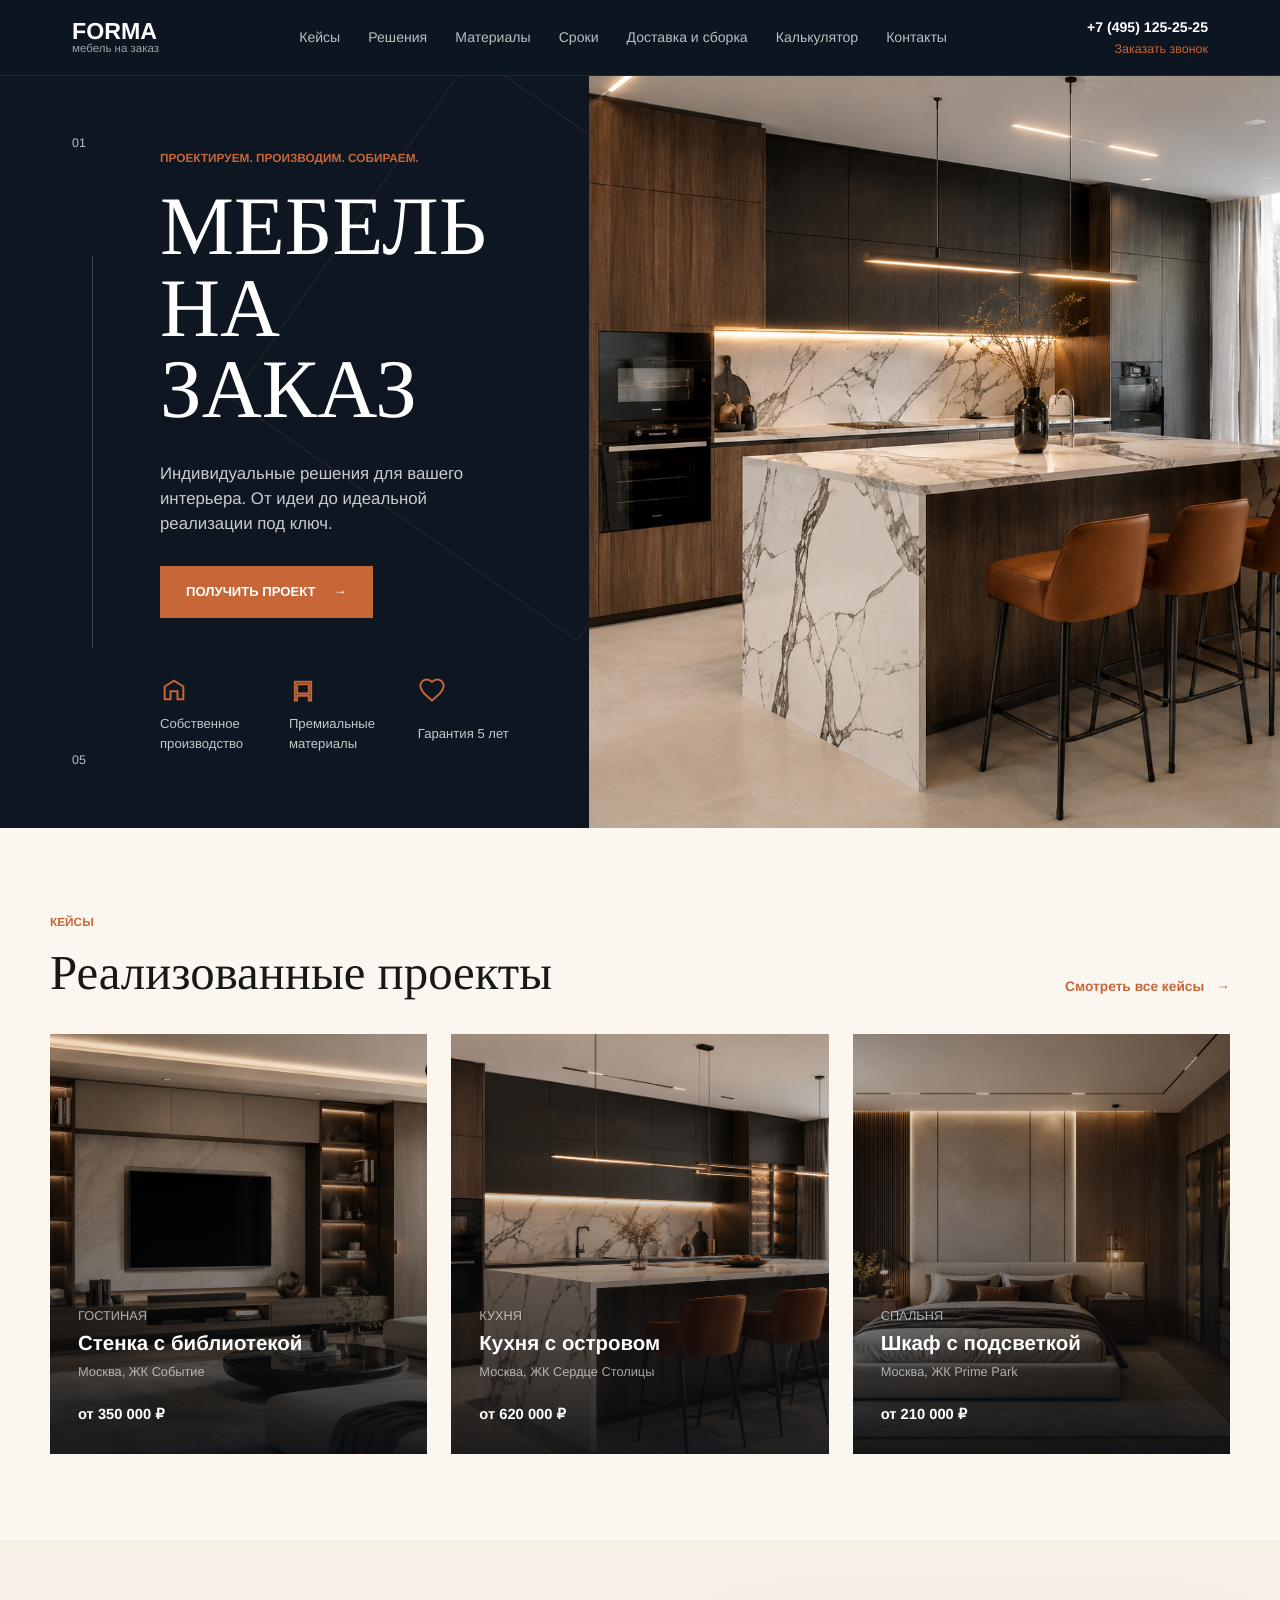
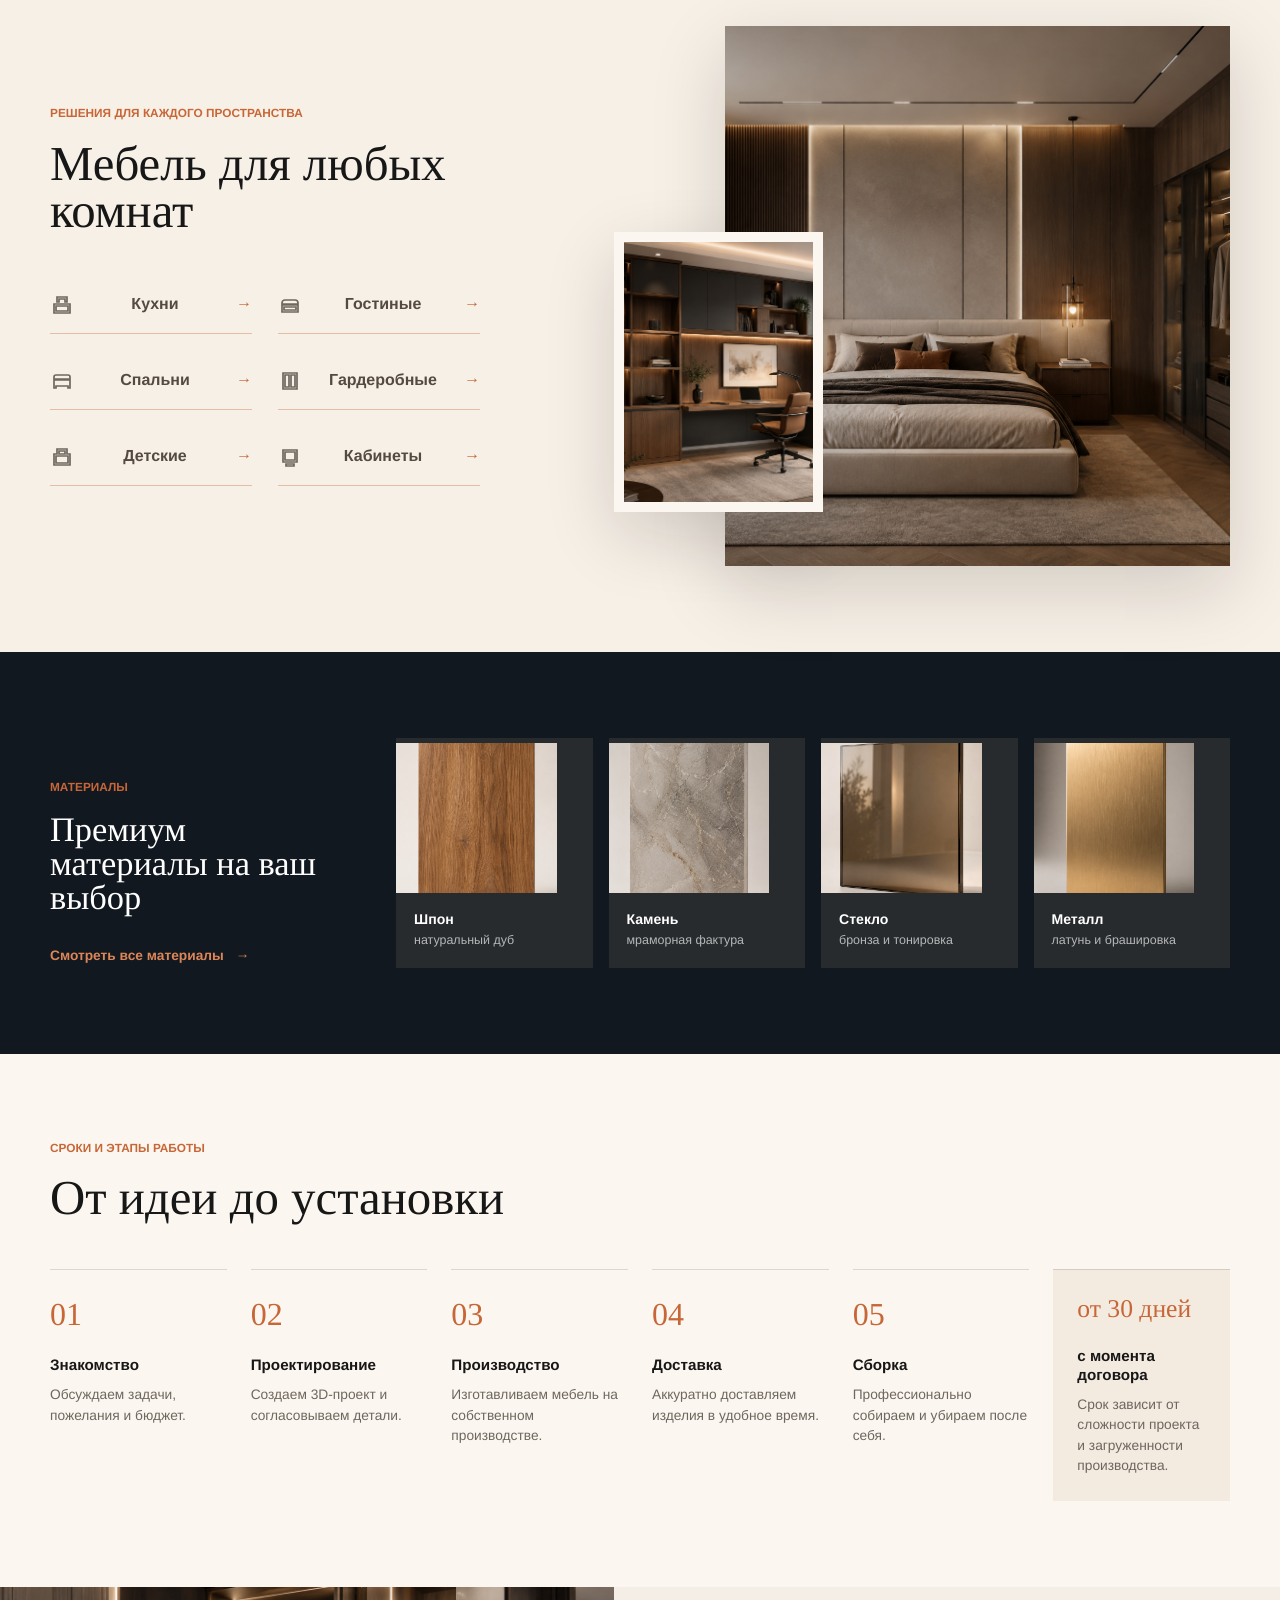
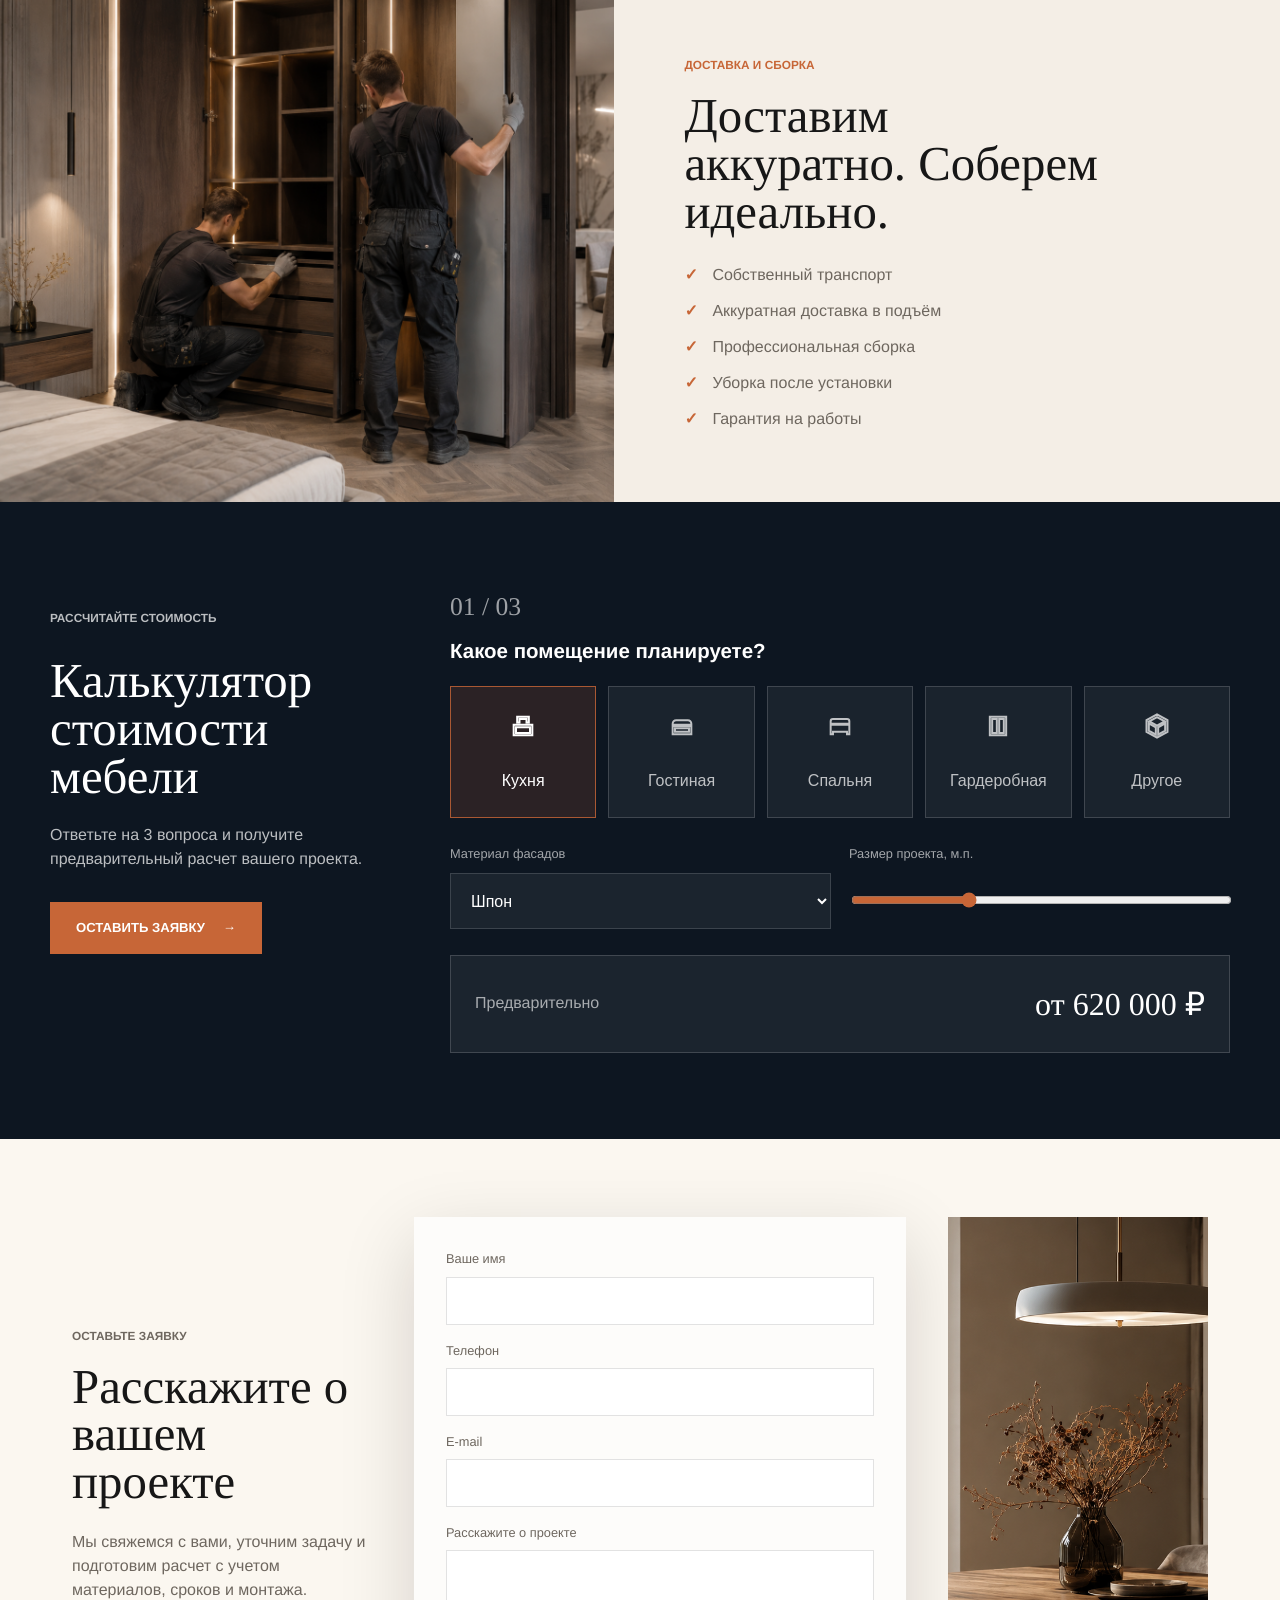
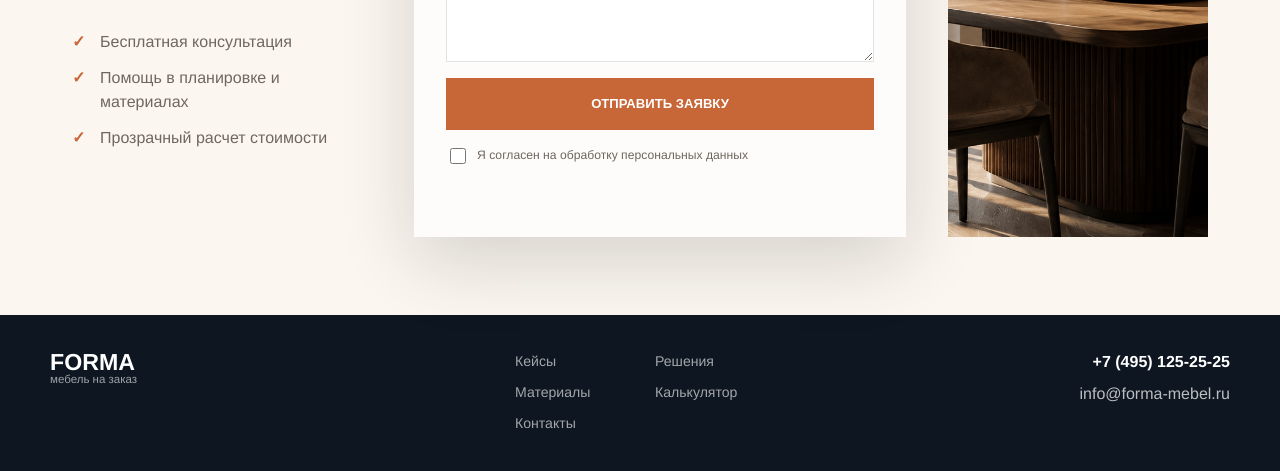
==== commit 69e842c0: "Add files via upload" ====
--- a/forma-site/index.html
+++ b/forma-site/index.html
@@ -8,8 +8,8 @@
       content="FORMA - мебель на заказ: кухни, гардеробные, гостиные, спальни и детские под ключ."
     />
     <title>FORMA - мебель на заказ</title>
-    <link rel="stylesheet" href="styles.css" />
-    <script src="script.js" defer></script>
+    <link rel="stylesheet" href="styles.css?v=4" />
+    <script src="script.js?v=4" defer></script>
   </head>
   <body>
     <header class="site-header" data-header>
@@ -187,11 +187,6 @@
               <img src="assets/images/material-oak.png" alt="Натуральный шпон дуба" loading="lazy" />
               <h3>Шпон</h3>
               <p>натуральный дуб</p>
-            </article>
-            <article class="material-card material-card--olive">
-              <div class="material-swatch"></div>
-              <h3>Эмаль</h3>
-              <p>матовая, сложный тон</p>
             </article>
             <article class="material-card">
               <img src="assets/images/material-stone.png" alt="Искусственный камень с серыми прожилками" loading="lazy" />
@@ -321,7 +316,7 @@
               <label>
                 <span>Материал фасадов</span>
                 <select name="material" data-material>
-                  <option value="1">Шпон / эмаль</option>
+                  <option value="1">Шпон</option>
                   <option value="1.22">Камень / стекло</option>
                   <option value="1.38">Латунь / сложная отделка</option>
                 </select>
--- a/forma-site/styles.css
+++ b/forma-site/styles.css
@@ -31,6 +31,7 @@
   font-family: Inter, "Segoe UI", Arial, sans-serif;
   line-height: 1.5;
   text-rendering: geometricPrecision;
+  overflow-x: hidden;
 }
 
 body.nav-open {
@@ -340,6 +341,7 @@
 }
 
 .hero__media {
+  position: relative;
   min-height: 610px;
   overflow: hidden;
 }
@@ -542,7 +544,7 @@
 
 .materials__grid {
   display: grid;
-  grid-template-columns: repeat(5, minmax(0, 1fr));
+  grid-template-columns: repeat(4, minmax(0, 1fr));
   gap: 16px;
 }
 
@@ -557,8 +559,7 @@
   overflow: hidden;
 }
 
-.material-card img,
-.material-swatch {
+.material-card img {
   width: calc(100% + 36px);
   height: 150px;
   margin: -18px -18px 16px;
@@ -574,14 +575,6 @@
   margin: 0;
   color: rgba(255, 255, 255, 0.66);
   font-size: 0.78rem;
-}
-
-.material-card--olive {
-  background: var(--olive);
-}
-
-.material-swatch {
-  background: var(--olive);
 }
 
 .steps {
@@ -937,7 +930,7 @@
   }
 
   .materials__grid {
-    grid-template-columns: repeat(5, minmax(150px, 1fr));
+    grid-template-columns: repeat(4, minmax(150px, 1fr));
     overflow-x: auto;
     padding-bottom: 4px;
   }
@@ -1046,58 +1039,144 @@
 
 @media (max-width: 720px) {
   .container {
-    width: min(100% - 28px, 1180px);
+    width: min(100% - 32px, 1180px);
   }
 
   .site-header {
-    min-height: 66px;
-    padding: 12px 16px;
+    min-height: 64px;
+    padding: 10px 16px;
+    background: rgba(13, 22, 33, 0.78);
+  }
+
+  .site-header::after {
+    content: "";
+    position: fixed;
+    top: 29px;
+    right: 28px;
+    z-index: 23;
+    width: 18px;
+    height: 12px;
+    border-top: 2px solid #fff;
+    border-bottom: 2px solid #fff;
+    pointer-events: none;
   }
 
   .brand__name {
     font-size: 1.2rem;
   }
 
+  .brand__caption {
+    font-size: 0.66rem;
+  }
+
+  .menu-toggle {
+    display: grid;
+    position: fixed;
+    top: 11px;
+    right: 16px;
+    width: 42px;
+    height: 42px;
+    z-index: 22;
+    border-color: rgba(255, 255, 255, 0.36);
+    background: rgba(255, 255, 255, 0.08);
+  }
+
   .main-nav {
-    top: 66px;
+    inset: 64px 0 0;
+    align-content: start;
+    padding: 12px 18px 28px;
+    overflow-y: auto;
   }
 
   .hero {
-    min-height: auto;
-    padding-top: 66px;
+    display: grid;
+    min-height: 100svh;
+    padding-top: 0;
   }
 
   .hero__content {
-    padding: 58px 18px 38px;
+    grid-area: 1 / 1;
+    align-content: end;
+    min-height: 100svh;
+    padding: 104px 18px 28px;
+    background:
+      linear-gradient(180deg, rgba(13, 22, 33, 0.36) 0%, rgba(13, 22, 33, 0.72) 45%, rgba(13, 22, 33, 0.97) 100%);
   }
 
   .hero__content::after {
     display: none;
   }
 
+  .hero__copy {
+    max-width: 360px;
+  }
+
   h1 {
-    font-size: 3rem;
+    margin-bottom: 20px;
+    font-size: 2.8rem;
   }
 
   h2 {
-    font-size: 2rem;
+    font-size: 2.12rem;
+    line-height: 1.04;
+  }
+
+  .eyebrow {
+    margin-bottom: 14px;
+    font-size: 0.68rem;
   }
 
   .lead {
+    max-width: 320px;
+    margin-bottom: 22px;
     font-size: 1rem;
   }
 
+  .button {
+    width: 100%;
+    min-height: 50px;
+    padding-inline: 18px;
+  }
+
   .hero-features {
-    gap: 18px;
-    margin-top: 38px;
+    display: flex;
+    gap: 10px;
+    width: calc(100vw - 18px);
+    margin-top: 30px;
+    padding: 0 18px 4px 0;
+    overflow-x: auto;
+    scroll-snap-type: x mandatory;
+    scrollbar-width: none;
+  }
+
+  .hero-features::-webkit-scrollbar {
+    display: none;
+  }
+
+  .hero-features span {
+    min-width: 148px;
+    padding: 13px;
+    border: 1px solid rgba(255, 255, 255, 0.14);
+    background: rgba(255, 255, 255, 0.06);
+    scroll-snap-align: start;
+  }
+
+  .hero-features svg {
+    width: 22px;
+    height: 22px;
   }
 
   .hero__media {
-    min-height: 310px;
+    grid-area: 1 / 1;
+    min-height: 100svh;
+  }
+
+  .hero__media img {
+    object-position: 58% center;
   }
 
   .section {
-    padding: 58px 0;
+    padding: 54px 0;
   }
 
   .section-head {
@@ -1108,18 +1187,37 @@
 
   .case-card,
   .case-card img {
-    min-height: 360px;
+    min-height: 380px;
+  }
+
+  .case-card__body {
+    padding: 22px;
+  }
+
+  .case-card__body h3 {
+    font-size: 1.16rem;
   }
 
   .room-list,
   .steps,
   .contact,
-  .option-grid {
+  .footer__inner {
     grid-template-columns: 1fr;
   }
 
+  .room-list {
+    gap: 8px;
+    margin-top: 30px;
+  }
+
+  .room-list a {
+    min-height: 52px;
+  }
+
   .solutions__media {
-    min-height: 390px;
+    min-height: auto;
+    aspect-ratio: 4 / 4.9;
+    margin-inline: -16px;
   }
 
   .solutions__main {
@@ -1128,9 +1226,33 @@
   }
 
   .solutions__small {
-    width: 42%;
-    bottom: 22px;
+    width: 40%;
+    bottom: 18px;
+    left: 14px;
     border-width: 7px;
+  }
+
+  .materials__intro h2 {
+    font-size: 2rem;
+  }
+
+  .materials__grid {
+    display: flex;
+    gap: 12px;
+    margin-right: -16px;
+    overflow-x: auto;
+    scroll-snap-type: x mandatory;
+    scrollbar-width: none;
+  }
+
+  .materials__grid::-webkit-scrollbar {
+    display: none;
+  }
+
+  .material-card {
+    min-width: 205px;
+    min-height: 240px;
+    scroll-snap-align: start;
   }
 
   .steps {
@@ -1139,18 +1261,62 @@
 
   .steps article {
     min-height: auto;
+    padding-top: 16px;
+  }
+
+  .steps span {
+    margin-bottom: 10px;
+    font-size: 1.7rem;
+  }
+
+  .delivery__image {
+    min-height: 290px;
+  }
+
+  .delivery__image img {
+    object-position: 50% center;
+  }
+
+  .delivery__copy {
+    padding: 42px 18px 50px;
+  }
+
+  .calculator {
+    gap: 34px;
+  }
+
+  .calc-step > span {
+    font-size: 1.35rem;
+  }
+
+  .calc-step h3 {
+    font-size: 1.08rem;
+  }
+
+  .option-grid {
+    grid-template-columns: repeat(2, minmax(0, 1fr));
   }
 
   .option {
-    min-height: 86px;
-    grid-template-columns: auto 1fr;
-    place-items: center start;
-    text-align: left;
+    min-height: 106px;
+    grid-template-columns: 1fr;
+    place-items: center;
+    text-align: center;
     padding-inline: 18px;
+  }
+
+  .option:last-child {
+    grid-column: 1 / -1;
+    min-height: 82px;
+  }
+
+  .calc-row {
+    gap: 14px;
   }
 
   .calc-result {
     display: grid;
+    padding: 20px;
   }
 
   .calc-result strong {
@@ -1158,19 +1324,95 @@
   }
 
   .contact {
-    padding: 54px 18px;
+    gap: 28px;
+    padding: 52px 18px;
   }
 
   .request-form {
-    padding: 22px;
+    padding: 20px;
   }
 
   .contact__image {
-    min-height: 280px;
+    min-height: 250px;
   }
 
   .footer nav {
     grid-template-columns: 1fr;
+  }
+
+  .footer {
+    padding: 32px 0;
+  }
+
+  .footer__inner {
+    gap: 28px;
+  }
+}
+
+@media (max-width: 420px) {
+  .container {
+    width: min(100% - 28px, 1180px);
+  }
+
+  h1 {
+    max-width: 320px;
+    font-size: 2.48rem;
+  }
+
+  h2 {
+    font-size: 1.92rem;
+  }
+
+  .lead {
+    max-width: 300px;
+    font-size: 0.94rem;
+  }
+
+  .hero__content {
+    padding-inline: 16px;
+    padding-bottom: 24px;
+  }
+
+  .case-card,
+  .case-card img {
+    min-height: 350px;
+  }
+
+  .solutions__media {
+    aspect-ratio: 4 / 5.2;
+  }
+
+  .material-card {
+    min-width: 190px;
+  }
+
+  .request-form input,
+  .request-form textarea,
+  .calc-row select {
+    min-height: 46px;
+  }
+}
+
+@media (max-width: 360px) {
+  .site-header {
+    padding-inline: 12px;
+  }
+
+  h1 {
+    font-size: 2.24rem;
+  }
+
+  h2 {
+    font-size: 1.74rem;
+  }
+
+  .button {
+    font-size: 0.74rem;
+  }
+
+  .option {
+    min-height: 98px;
+    padding: 14px 10px;
   }
 }
 
